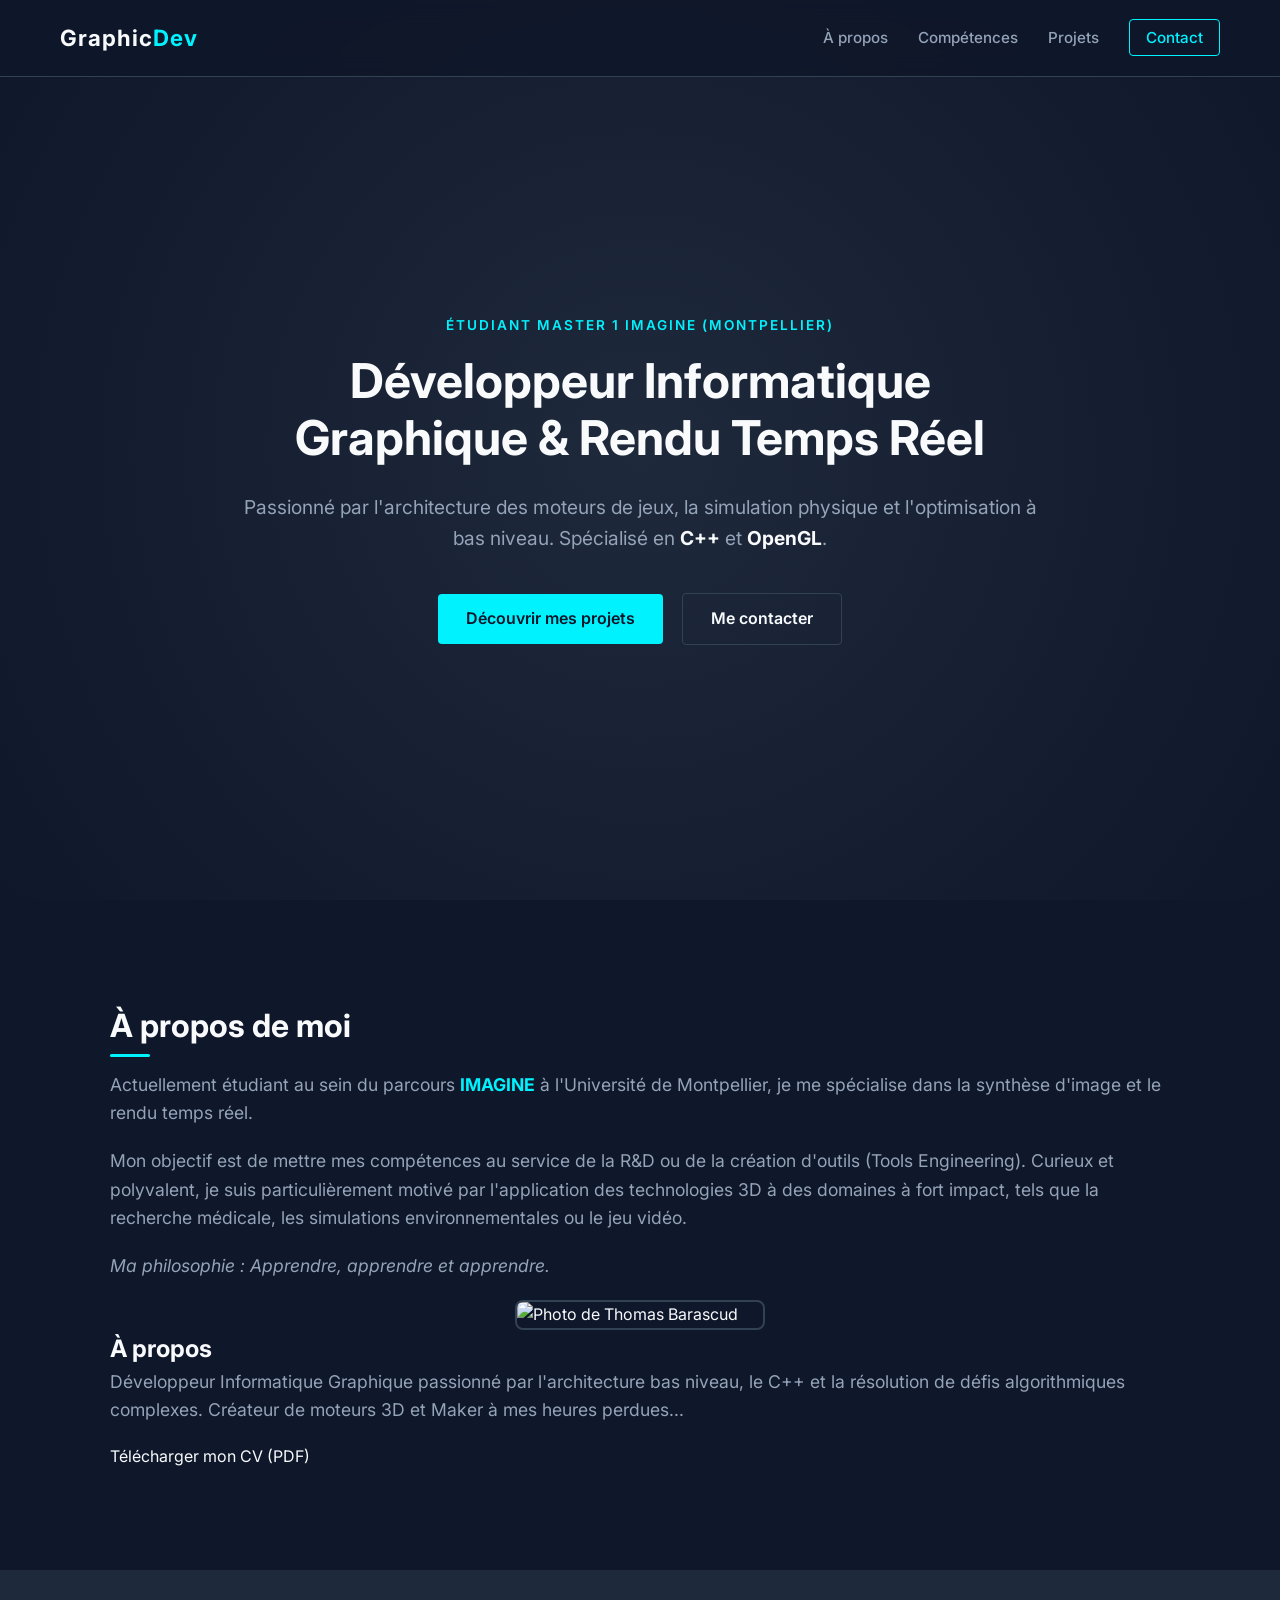
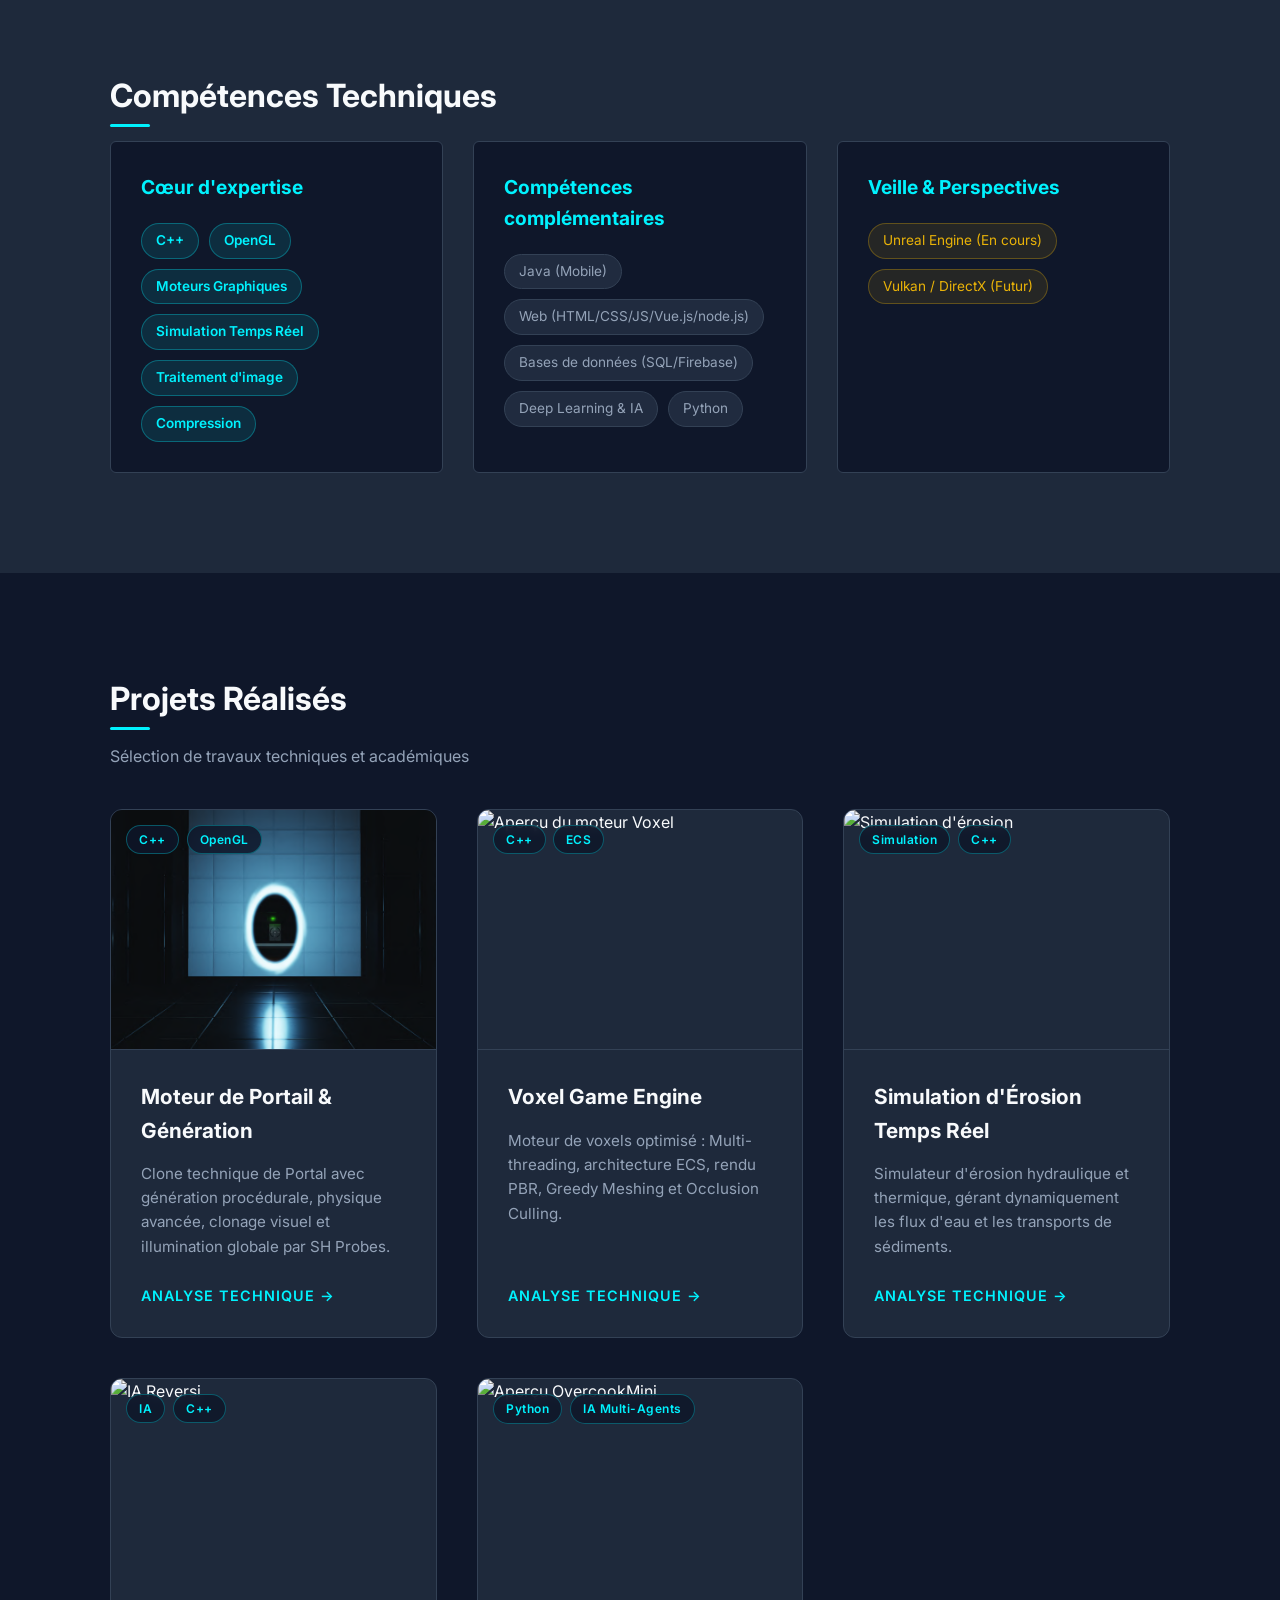
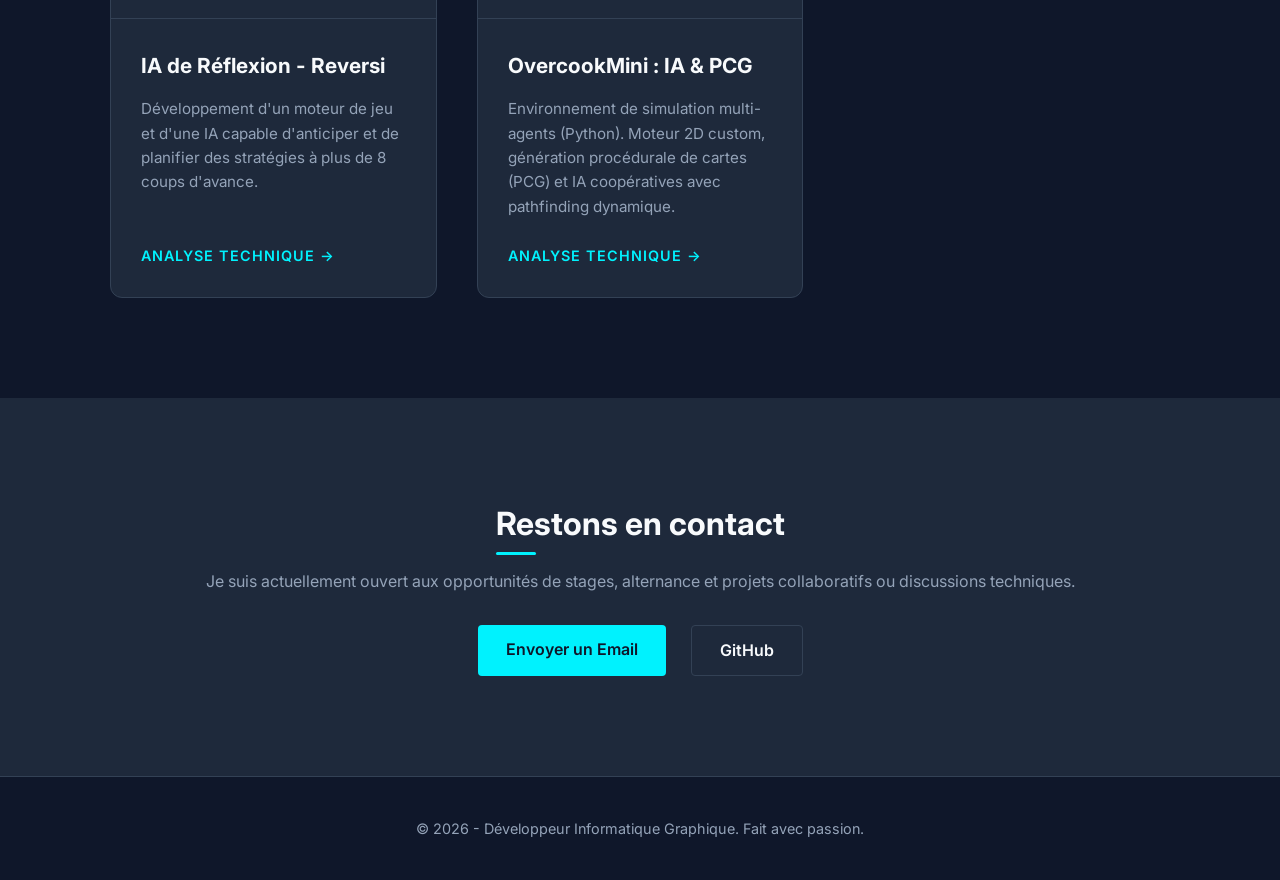
==== index.html @ c6a745bc "Add files via upload" ====
<!DOCTYPE html>
<html lang="fr">
<head>
    <meta charset="UTF-8">
    <meta name="viewport" content="width=device-width, initial-scale=1.0">
    <title>Mon Portfolio | Développeur Informatique Graphique</title>
    <link rel="stylesheet" href="style.css">
    <link href="https://fonts.googleapis.com/css2?family=Inter:wght@300;400;600;700&display=swap" rel="stylesheet">
</head>
<body>

    <nav class="navbar">
        <div class="nav-container">
            <a href="#" class="logo">Graphic<span>Dev</span></a>
            <ul class="nav-links">
                <li><a href="#about">À propos</a></li>
                <li><a href="#skills">Compétences</a></li>
                <li><a href="#projects">Projets</a></li>
                <li><a href="#contact" class="btn-nav">Contact</a></li>
            </ul>
        </div>
    </nav>

    <header class="hero">
        <div class="hero-content">
            <p class="hero-subtitle">Étudiant Master 1 IMAGINE (Montpellier)</p>
            <h1>Développeur Informatique Graphique & Rendu Temps Réel</h1>
            <p class="hero-description">
                Passionné par l'architecture des moteurs de jeux, la simulation physique et l'optimisation à bas niveau. Spécialisé en <strong>C++</strong> et <strong>OpenGL</strong>.
            </p>
            <div class="hero-buttons">
                <a href="#projects" class="btn btn-primary">Découvrir mes projets</a>
                <a href="#contact" class="btn btn-secondary">Me contacter</a>
            </div>
        </div>
    </header>

    <section id="about" class="section">
        <div class="container">
            <h2 class="section-title">À propos de moi</h2>
            <div class="about-grid">
                <div class="about-text">
                    <p>Actuellement étudiant au sein du parcours <strong>IMAGINE</strong> à l'Université de Montpellier, je me spécialise dans la synthèse d'image et le rendu temps réel.</p>
                    <p>Mon objectif est de mettre mes compétences au service de la R&D ou de la création d'outils (Tools Engineering). Curieux et polyvalent, je suis particulièrement motivé par l'application des technologies 3D à des domaines à fort impact, tels que la recherche médicale, les simulations environnementales ou le jeu vidéo.</p>
                    <p><em>Ma philosophie : Apprendre, apprendre et apprendre.</em></p>
                </div>
            </div>

            <section id="about" class="about-section">
                <div class="about-container">
                    <div class="about-image">
                        <img src="images/Photo_Profil.png" alt="Photo de Thomas Barascud">
                    </div>
                    <div class="about-text">
                        <h2>À propos</h2>
                        <p>Développeur Informatique Graphique passionné par l'architecture bas niveau, le C++ et la résolution de défis algorithmiques complexes. Créateur de moteurs 3D et Maker à mes heures perdues...</p>
                        
                        <a href="cv.pdf" class="btn-cv" download>Télécharger mon CV (PDF)</a>
                    </div>
                </div>
            </section>
        </div>
    </section>

    <section id="skills" class="section bg-alt">
        <div class="container">
            <h2 class="section-title">Compétences Techniques</h2>
            <div class="skills-grid">
                <div class="skill-category">
                    <h3>Cœur d'expertise</h3>
                    <div class="tags">
                        <span class="tag tag-main">C++</span>
                        <span class="tag tag-main">OpenGL</span>
                        <span class="tag tag-main">Moteurs Graphiques</span>
                        <span class="tag tag-main">Simulation Temps Réel</span>
                        <span class="tag tag-main">Traitement d'image</span>
                        <span class="tag tag-main">Compression</span>
                    </div>
                </div>
                <div class="skill-category">
                    <h3>Compétences complémentaires</h3>
                    <div class="tags">
                        <span class="tag">Java (Mobile)</span>
                        <span class="tag">Web (HTML/CSS/JS/Vue.js/node.js)</span>
                        <span class="tag">Bases de données (SQL/Firebase)</span>
                        <span class="tag">Deep Learning & IA</span>
                        <span class="tag">Python</span>
                    </div>
                </div>
                <div class="skill-category">
                    <h3>Veille & Perspectives</h3>
                    <div class="tags">
                        <span class="tag tag-learning">Unreal Engine (En cours)</span>
                        <span class="tag tag-learning">Vulkan / DirectX (Futur)</span>
                    </div>
                </div>
            </div>
        </div>
    </section>

    <section id="projects" class="section">
        <div class="container">
            <h2 class="section-title">Projets Réalisés</h2>
            <p class="section-subtitle">Sélection de travaux techniques et académiques</p>
            
            <div class="projects-grid">
                
                <div class="project-card">
                    <a href="projet-portal.html" class="project-image-link">
                        <div class="project-image">
                            <img src="images/portal/Portail_Rendu_Recusif_proj_Oblique.png" alt="Aperçu du moteur Portal">
                            <div class="image-overlay">
                                <span>Découvrir le projet &rarr;</span>
                            </div>
                            <div class="project-tags-overlay">
                                <span class="tag-overlay">C++</span>
                                <span class="tag-overlay">OpenGL</span>
                            </div>
                        </div>
                    </a>
                    <div class="project-info">
                        <h3>Moteur de Portail & Génération</h3>
                        <p>Clone technique de Portal avec génération procédurale, physique avancée, clonage visuel et illumination globale par SH Probes.</p>
                        <a href="projet-portal.html" class="project-link">Analyse technique &rarr;</a>
                    </div>
                </div>

                <div class="project-card">
                    <a href="projet-minecraft.html" class="project-image-link">
                        <div class="project-image">
                            <img src="images/voxelEngine/time_crepuscule.png" alt="Aperçu du moteur Voxel">
                            <div class="image-overlay">
                                <span>Découvrir le projet &rarr;</span>
                            </div>
                            <div class="project-tags-overlay">
                                <span class="tag-overlay">C++</span>
                                <span class="tag-overlay">ECS</span>
                            </div>
                        </div>
                    </a>
                    <div class="project-info">
                        <h3>Voxel Game Engine</h3>
                        <p>Moteur de voxels optimisé : Multi-threading, architecture ECS, rendu PBR, Greedy Meshing et Occlusion Culling.</p>
                        <a href="projet-minecraft.html" class="project-link">Analyse technique &rarr;</a>
                    </div>
                </div>

                <div class="project-card">
                    <a href="projet-erosion.html" class="project-image-link">
                        <div class="project-image">
                            <img src="images/erosion/erosion-hero.png" alt="Simulation d'érosion">
                            <div class="image-overlay">
                                <span>Découvrir le projet &rarr;</span>
                            </div>
                            <div class="project-tags-overlay">
                                <span class="tag-overlay">Simulation</span>
                                <span class="tag-overlay">C++</span>
                            </div>
                        </div>
                    </a>
                    <div class="project-info">
                        <h3>Simulation d'Érosion Temps Réel</h3>
                        <p>Simulateur d'érosion hydraulique et thermique, gérant dynamiquement les flux d'eau et les transports de sédiments.</p>
                        <a href="projet-erosion.html" class="project-link">Analyse technique &rarr;</a>
                    </div>
                </div>

                <div class="project-card">
                    <a href="projet-reversi.html" class="project-image-link">
                        <div class="project-image">
                            <img src="images/reversi/plateau_debut_partie.png" alt="IA Reversi">
                            <div class="image-overlay">
                                <span>Découvrir le projet &rarr;</span>
                            </div>
                            <div class="project-tags-overlay">
                                <span class="tag-overlay">IA</span>
                                <span class="tag-overlay">C++</span>
                            </div>
                        </div>
                    </a>
                    <div class="project-info">
                        <h3>IA de Réflexion - Reversi</h3>
                        <p>Développement d'un moteur de jeu et d'une IA capable d'anticiper et de planifier des stratégies à plus de 8 coups d'avance.</p>
                        <a href="projet-reversi.html" class="project-link">Analyse technique &rarr;</a>
                    </div>
                </div>

                <div class="project-card">
                    <a href="projet-overcook.html" class="project-image-link">
                        <div class="project-image">
                            <img src="images/overcook/jeu_overcook.png" alt="Aperçu OvercookMini">
                            <div class="image-overlay">
                                <span>Découvrir le projet &rarr;</span>
                            </div>
                            <div class="project-tags-overlay">
                                <span class="tag-overlay">Python</span>
                                <span class="tag-overlay">IA Multi-Agents</span>
                            </div>
                        </div>
                    </a>
                    <div class="project-info">
                        <h3>OvercookMini : IA & PCG</h3>
                        <p>Environnement de simulation multi-agents (Python). Moteur 2D custom, génération procédurale de cartes (PCG) et IA coopératives avec pathfinding dynamique.</p>
                        <a href="projet-overcook.html" class="project-link">Analyse technique &rarr;</a>
                    </div>
                </div>

            </div>
        </div>
    </section>

    <section id="contact" class="section bg-alt">
        <div class="container contact-container">
            <h2 class="section-title">Restons en contact</h2>
            <p>Je suis actuellement ouvert aux opportunités de stages, alternance et projets collaboratifs ou discussions techniques.</p>
            <div class="contact-links">
                <a href="mailto:thomasbarascud556@gmail.com" class="btn btn-primary">Envoyer un Email</a>
                <a href="https://github.com/ThomasBrcd" target="_blank" class="btn btn-secondary">GitHub</a>
            </div>
        </div>
    </section>

    <footer class="footer">
        <p>&copy; 2026 - Développeur Informatique Graphique. Fait avec passion.</p>
    </footer>

</body>
</html>
---- style.css ----
/* Réinitialisation de base */
*, *::before, *::after {
    box-sizing: border-box;
    margin: 0;
    padding: 0;
}

:root {
    --bg-color: #0f172a;       /* Slate très sombre */
    --bg-alt-color: #1e293b;   /* Slate moyen pour contraste */
    --text-color: #f8fafc;     /* Blanc cassé brillant */
    --text-muted: #94a3b8;    /* Gris bleuté pour textes secondaires */
    --accent-color: #00f2fe;   /* Cyan électrique "graphique" */
    --accent-hover: #05b4c0;
    --card-bg: #1e293b;
    --border-color: #334155;
    --font-family: 'Inter', sans-serif;
}

html {
    scroll-behavior: smooth;
    font-family: var(--font-family);
    background-color: var(--bg-color);
    color: var(--text-color);
}

body {
    line-height: 1.6;
}

a {
    text-decoration: none;
    color: inherit;
}

li {
    list-style: none;
}

.container {
    max-width: 1100px;
    margin: 0 auto;
    padding: 0 20px;
}

/* Navbar */
.navbar {
    position: fixed;
    top: 0;
    width: 100%;
    background-color: rgba(15, 23, 42, 0.9);
    backdrop-filter: blur(10px);
    border-bottom: 1px solid var(--border-color);
    z-index: 1000;
}

.nav-container {
    max-width: 1200px;
    margin: 0 auto;
    display: flex;
    justify-content: space-between;
    align-items: center;
    padding: 20px;
}

.logo {
    font-size: 1.4rem;
    font-weight: 700;
    letter-spacing: 1px;
}

.logo span {
    color: var(--accent-color);
}

.nav-links {
    display: flex;
    align-items: center;
    gap: 30px;
}

.nav-links a {
    font-size: 0.95rem;
    font-weight: 500;
    color: var(--text-muted);
    transition: color 0.3s ease;
}

.nav-links a:hover {
    color: var(--accent-color);
}

.btn-nav {
    border: 1px solid var(--accent-color);
    padding: 8px 16px;
    border-radius: 4px;
    color: var(--accent-color) !important;
    transition: all 0.3s ease !important;
}

.btn-nav:hover {
    background-color: var(--accent-color);
    color: var(--bg-color) !important;
}

/* Sections */
.section {
    padding: 100px 0;
}

.bg-alt {
    background-color: var(--bg-alt-color);
}

.section-title {
    font-size: 2rem;
    margin-bottom: 20px;
    position: relative;
    display: inline-block;
}

.section-title::after {
    content: '';
    position: absolute;
    bottom: -6px;
    left: 0;
    width: 40px;
    height: 3px;
    background-color: var(--accent-color);
    border-radius: 2px;
}

.section-subtitle {
    color: var(--text-muted);
    margin-bottom: 40px;
}

/* Hero Section */
.hero {
    height: 100vh;
    display: flex;
    align-items: center;
    justify-content: center;
    text-align: center;
    background: radial-gradient(circle at center, #1e293b 0%, #0f172a 100%);
    padding: 0 20px;
}

.hero-content {
    max-width: 800px;
    margin-top: 60px;
}

.hero-subtitle {
    color: var(--accent-color);
    font-weight: 600;
    letter-spacing: 2px;
    text-transform: uppercase;
    font-size: 0.85rem;
    margin-bottom: 15px;
}

.hero h1 {
    font-size: 3rem;
    font-weight: 700;
    line-height: 1.2;
    margin-bottom: 25px;
}

.hero-description {
    font-size: 1.2rem;
    color: var(--text-muted);
    margin-bottom: 40px;
}

.hero-description strong {
    color: var(--text-color);
}

/* Boutons */
.btn {
    display: inline-block;
    padding: 12px 28px;
    font-weight: 600;
    border-radius: 4px;
    transition: all 0.3s ease;
    cursor: pointer;
}

.btn-primary {
    background-color: var(--accent-color);
    color: var(--bg-color);
}

.btn-primary:hover {
    background-color: var(--accent-hover);
    transform: translateY(-2px);
}

.btn-secondary {
    border: 1px solid var(--border-color);
    color: var(--text-color);
    margin-left: 15px;
}

.btn-secondary:hover {
    background-color: rgba(255, 255, 255, 0.05);
    border-color: var(--text-muted);
}

/* À Propos */
.about-text p {
    color: var(--text-muted);
    margin-bottom: 20px;
    font-size: 1.1rem;
}
.about-text strong {
    color: var(--accent-color);
}

/* Compétences */
.skills-grid {
    display: grid;
    grid-template-columns: repeat(auto-fit, minmax(300px, 1fr));
    gap: 30px;
}

.skill-category {
    background-color: var(--bg-color);
    padding: 30px;
    border-radius: 6px;
    border: 1px solid var(--border-color);
}

.skill-category h3 {
    margin-bottom: 20px;
    font-size: 1.2rem;
    color: var(--accent-color);
}

.tags {
    display: flex;
    flex-wrap: wrap;
    gap: 10px;
}

.tag {
    background-color: rgba(51, 65, 85, 0.5);
    border: 1px solid var(--border-color);
    padding: 6px 14px;
    border-radius: 20px;
    font-size: 0.85rem;
    color: var(--text-muted);
}

.tag-main {
    background-color: rgba(0, 242, 254, 0.1);
    border-color: rgba(0, 242, 254, 0.3);
    color: var(--accent-color);
    font-weight: 600;
}

.tag-learning {
    background-color: rgba(234, 179, 8, 0.1);
    border-color: rgba(234, 179, 8, 0.3);
    color: #eab308;
}

/* --- Grille de Projets & Améliorations visuelles --- */
.projects-grid {
    display: grid;
    grid-template-columns: repeat(auto-fit, minmax(320px, 1fr));
    gap: 40px; /* Un peu plus d'espace pour respirer */
}

.project-card {
    background-color: var(--card-bg);
    border: 1px solid var(--border-color);
    border-radius: 12px; /* Coins un peu plus arrondis, très moderne */
    overflow: hidden;
    transition: transform 0.4s cubic-bezier(0.175, 0.885, 0.32, 1.275), box-shadow 0.4s ease, border-color 0.4s ease;
    display: flex;
    flex-direction: column;
}

.project-card:hover {
    transform: translateY(-10px);
    border-color: var(--accent-color);
    box-shadow: 0 15px 35px rgba(0, 242, 254, 0.15); /* Ombre cyan diffuse */
}

/* Images des cartes */
.project-image {
    position: relative;
    width: 100%;
    height: 240px;
    overflow: hidden;
    border-bottom: 1px solid var(--border-color);
}

.project-image img {
    width: 100%;
    height: 100%;
    object-fit: cover;
    transition: transform 0.6s ease;
}

.project-card:hover .project-image img {
    transform: scale(1.08); /* Zoom plus prononcé au survol */
}

/* Effet Overlay sur l'image */
.image-overlay {
    position: absolute;
    top: 0;
    left: 0;
    width: 100%;
    height: 100%;
    background: rgba(15, 23, 42, 0.8); /* Fond sombre transparent */
    display: flex;
    align-items: center;
    justify-content: center;
    opacity: 0;
    transition: opacity 0.3s ease;
}

.project-card:hover .image-overlay {
    opacity: 1;
}

.image-overlay span {
    color: var(--bg-color);
    background-color: var(--accent-color);
    padding: 10px 20px;
    border-radius: 30px;
    font-weight: 600;
    font-size: 0.9rem;
    transform: translateY(20px);
    transition: transform 0.3s ease;
}

.project-card:hover .image-overlay span {
    transform: translateY(0);
}

/* Tags sur l'image */
.project-tags-overlay {
    position: absolute;
    top: 15px;
    left: 15px;
    display: flex;
    gap: 8px;
    z-index: 2;
}

.tag-overlay {
    background-color: rgba(15, 23, 42, 0.85);
    color: var(--accent-color);
    border: 1px solid rgba(0, 242, 254, 0.3);
    padding: 4px 12px;
    border-radius: 20px;
    font-size: 0.75rem;
    font-weight: 600;
    letter-spacing: 0.5px;
    backdrop-filter: blur(4px);
}

.project-info {
    padding: 30px;
    display: flex;
    flex-direction: column;
    flex-grow: 1; /* Pousse le bouton vers le bas */
}

.project-info h3 {
    font-size: 1.3rem;
    margin-bottom: 15px;
    color: var(--text-color);
    transition: color 0.3s ease;
}

.project-card:hover .project-info h3 {
    color: var(--accent-color);
}

.project-info p {
    color: var(--text-muted);
    font-size: 0.95rem;
    margin-bottom: 25px;
    flex-grow: 1;
}

.project-link {
    color: var(--accent-color);
    font-weight: 600;
    font-size: 0.9rem;
    transition: all 0.3s ease;
    text-transform: uppercase;
    letter-spacing: 1px;
}

.project-link:hover {
    color: var(--text-color);
}

/* Contact & Footer */
.contact-container {
    text-align: center;
}
.contact-container p {
    color: var(--text-muted);
    margin-bottom: 30px;
}
.contact-links {
    display: flex;
    justify-content: center;
    gap: 10px;
}

.footer {
    text-align: center;
    padding: 40px 20px;
    border-top: 1px solid var(--border-color);
    font-size: 0.9rem;
    color: var(--text-muted);
}

/* Responsivité Mobile */
@media (max-width: 768px) {
    .nav-links { display: none; } /* On simplifie pour le moment */
    .hero h1 { font-size: 2rem; }
    .hero-description { font-size: 1rem; }
    .hero-buttons { display: flex; flex-direction: column; gap: 15px; }
    .btn-secondary { margin-left: 0; }
    .project-info p { height: auto; }
}

/* Images dans les pages de rapport technique */
/* Images dans les pages de rapport technique */
.article-image {
    width: 100%;
    height: auto; /* Laisse l'image prendre sa hauteur naturelle */
    border-radius: 8px;
    margin: 30px 0 10px 0;
    border: 1px solid var(--border-color);
    box-shadow: 0 4px 15px rgba(0, 0, 0, 0.2);
}

.image-grid {
    display: grid;
    grid-template-columns: 1fr 1fr;
    gap: 20px;
    margin: 30px 0 10px 0;
    align-items: start; /* Évite que les images s'étirent si l'une est plus haute que l'autre */
}

.image-grid img {
    width: 100%;
    height: auto; /* Hauteur naturelle, pas de zoom ! */
    border-radius: 8px;
    border: 1px solid var(--border-color);
}

.figure-caption {
    text-align: center;
    font-size: 0.85rem;
    color: var(--text-muted);
    font-style: italic;
    margin-bottom: 30px;
}

/* Intégration vidéo native */
.portfolio-video {
    width: 100%;
    max-height: 600px;
    border-radius: 8px;
    border: 1px solid var(--border-color);
    box-shadow: 0 4px 15px rgba(0, 0, 0, 0.4);
    margin: 30px 0;
    background-color: #000;
}

.about-image img {
    max-width: 250px;
    height: auto;
    border-radius: 8px;
    border: 2px solid var(--border-color);
    
    /* Ajoute ces deux lignes pour centrer l'image */
    display: block;
    margin: 0 auto; 
}
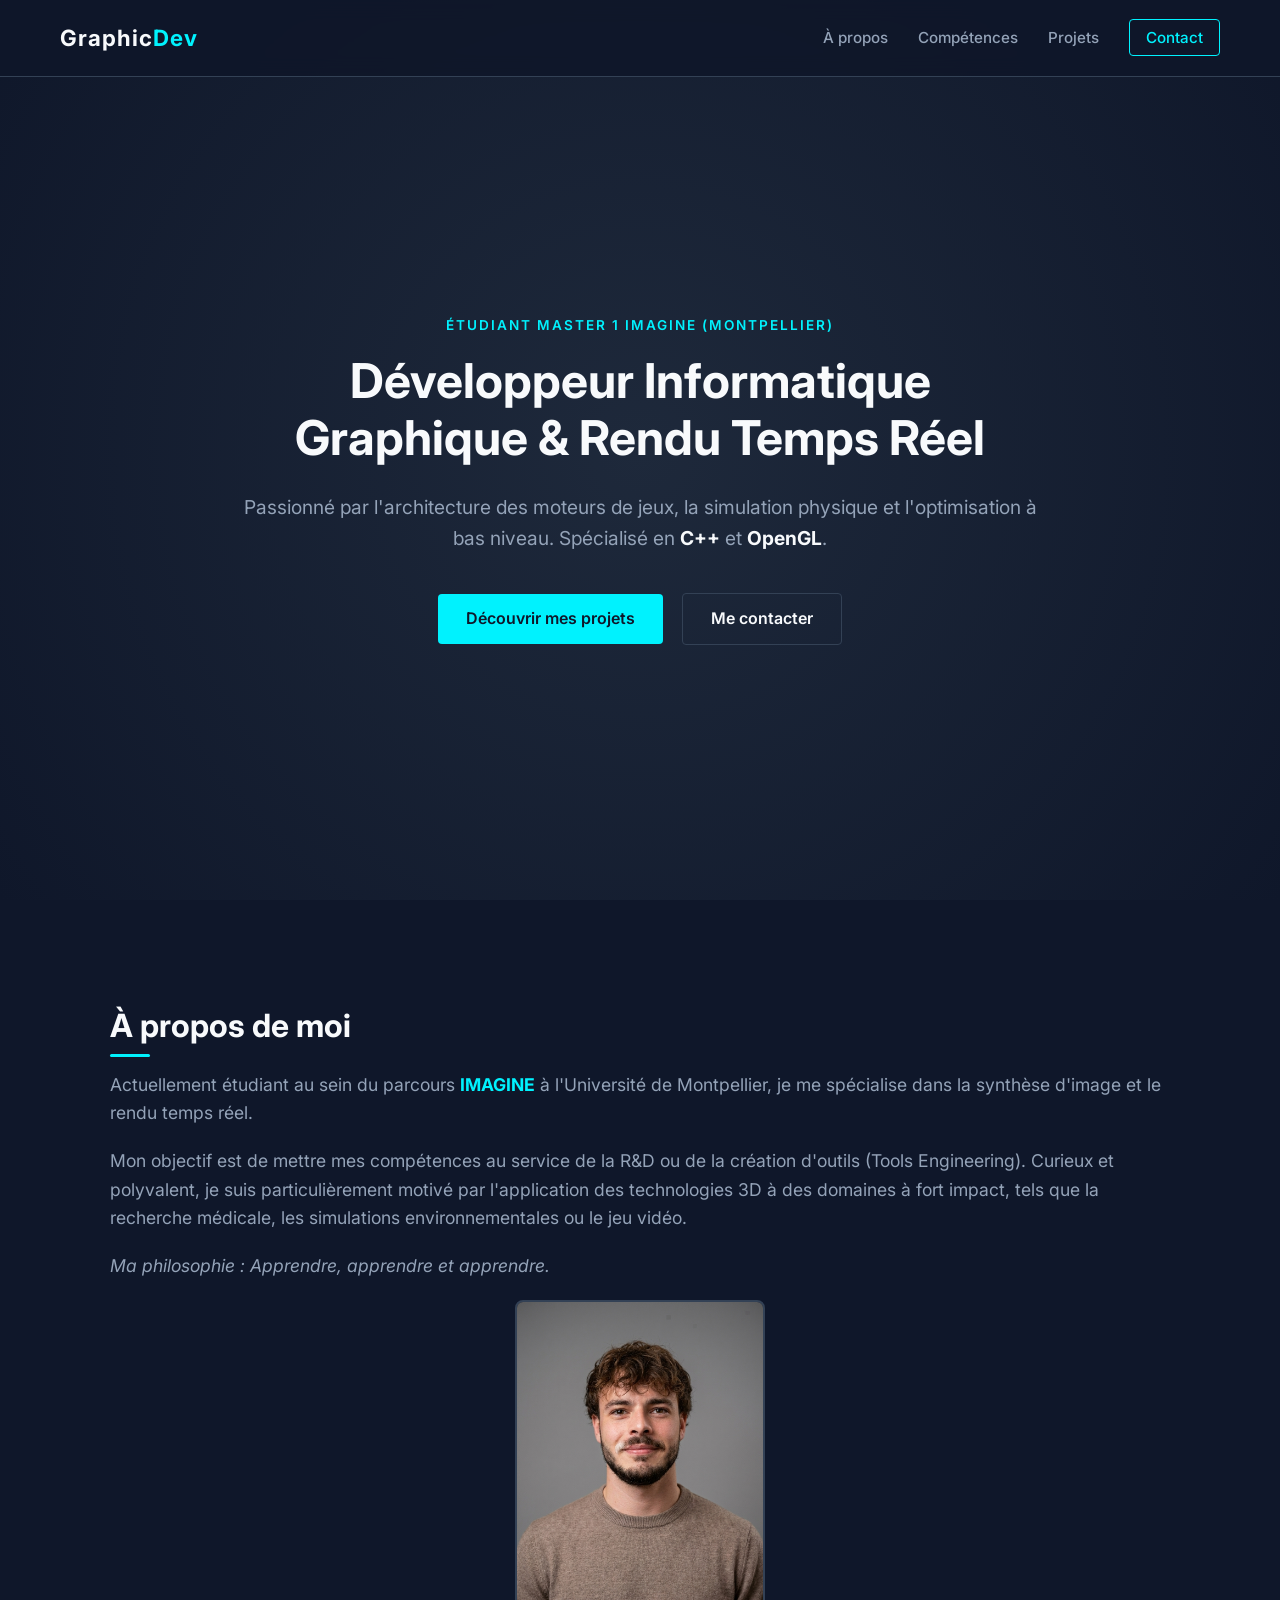
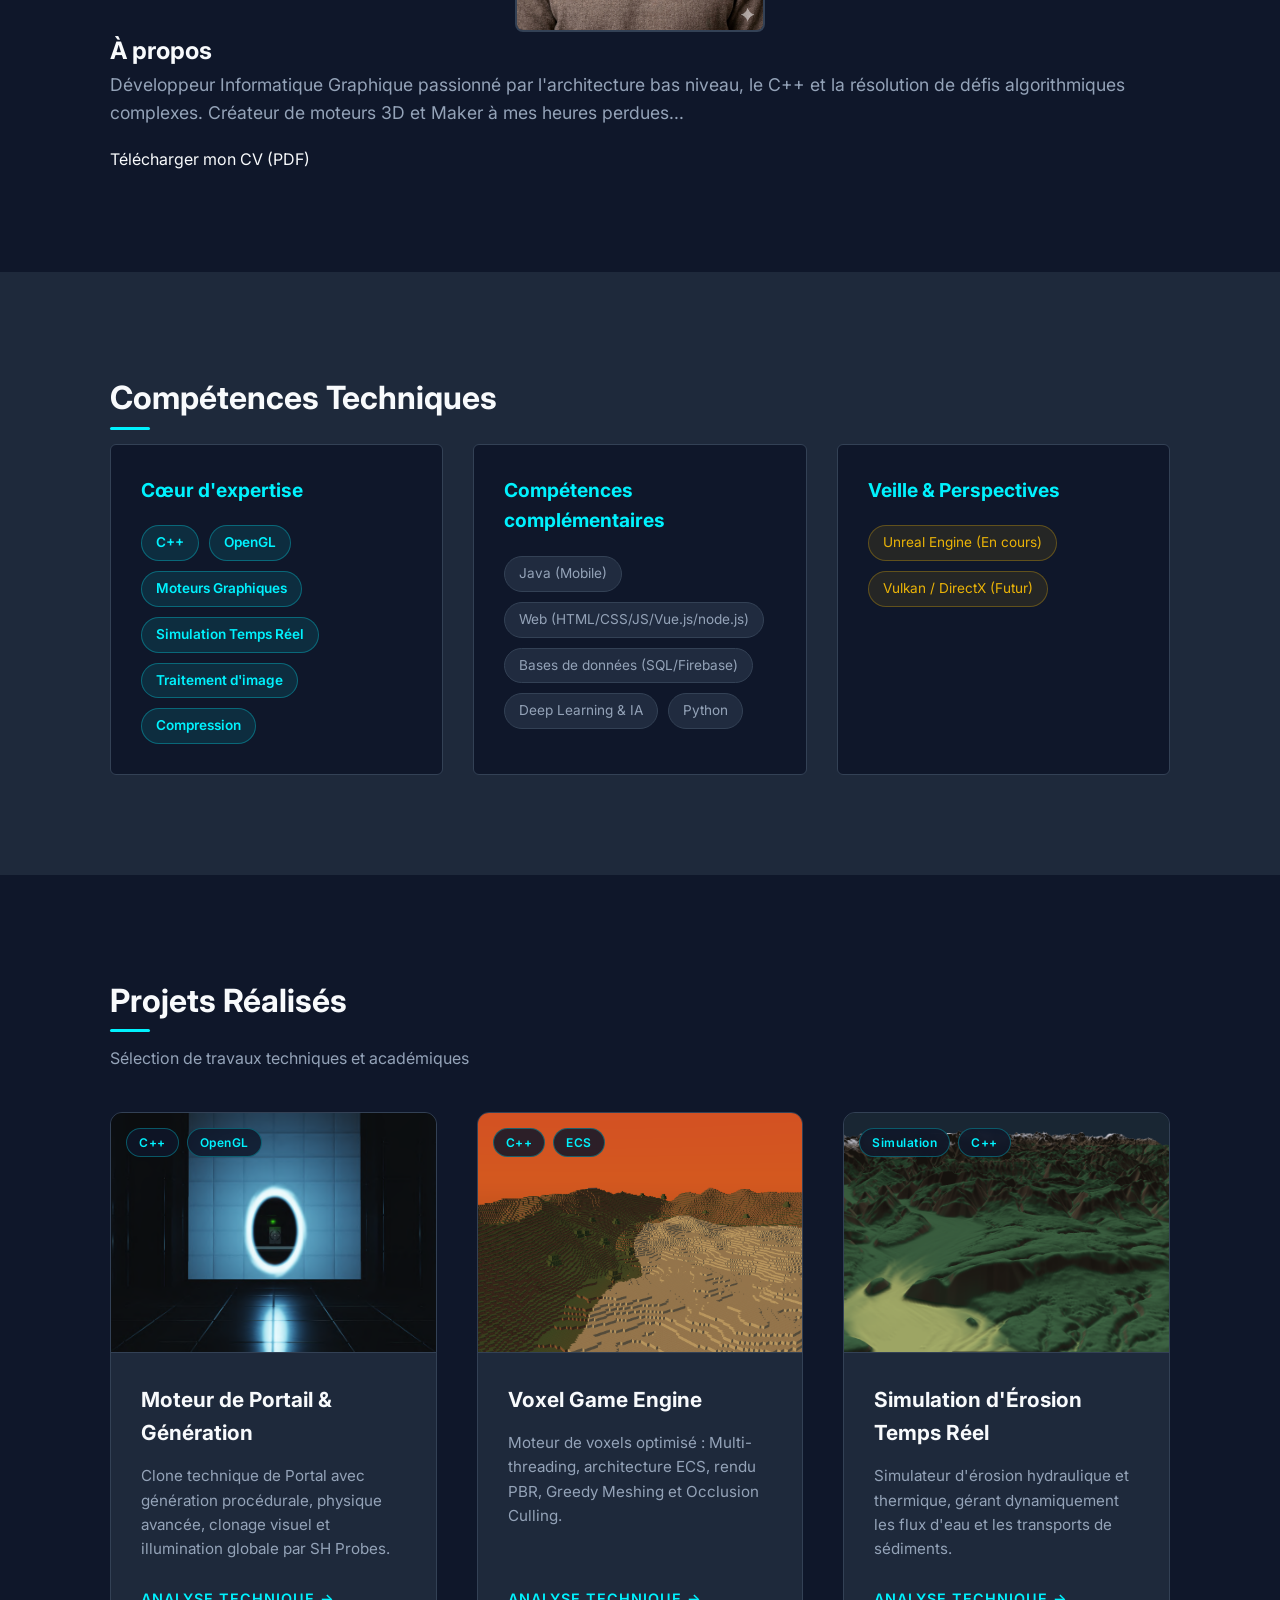
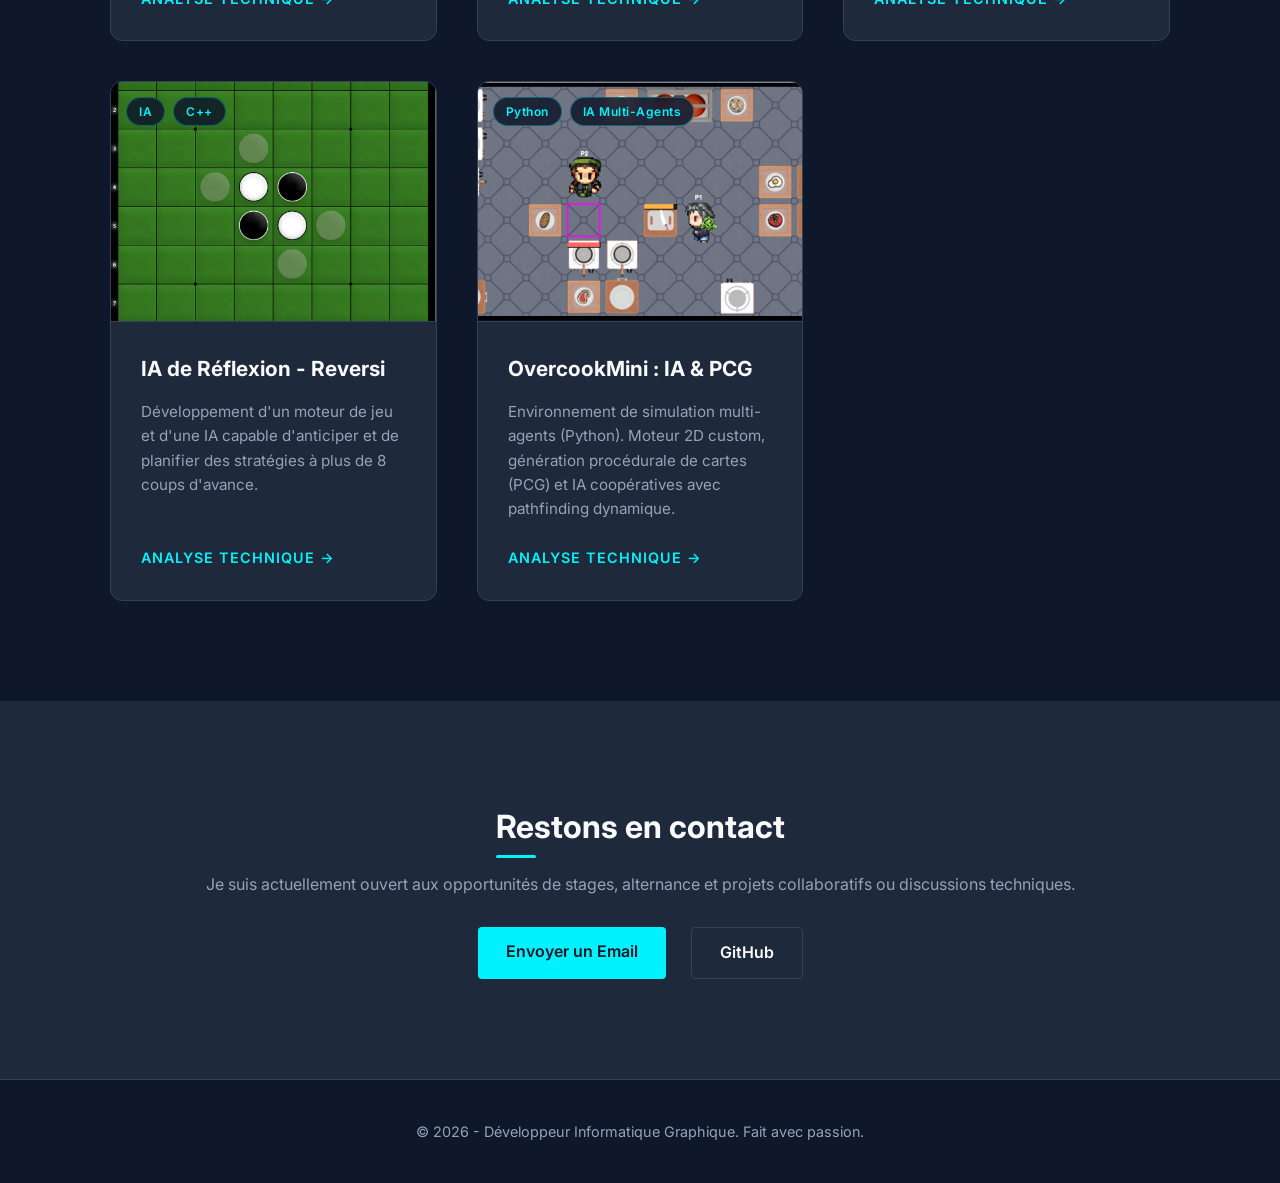
==== commit 413764ae: "Add files via upload" ====
--- a/index.html
+++ b/index.html
@@ -55,7 +55,7 @@
                         <h2>À propos</h2>
                         <p>Développeur Informatique Graphique passionné par l'architecture bas niveau, le C++ et la résolution de défis algorithmiques complexes. Créateur de moteurs 3D et Maker à mes heures perdues...</p>
                         
-                        <a href="cv.pdf" class="btn-cv" download>Télécharger mon CV (PDF)</a>
+                        <a href="images/CV.pdf" class="btn-cv" download>Télécharger mon CV (PDF)</a>
                     </div>
                 </div>
             </section>
